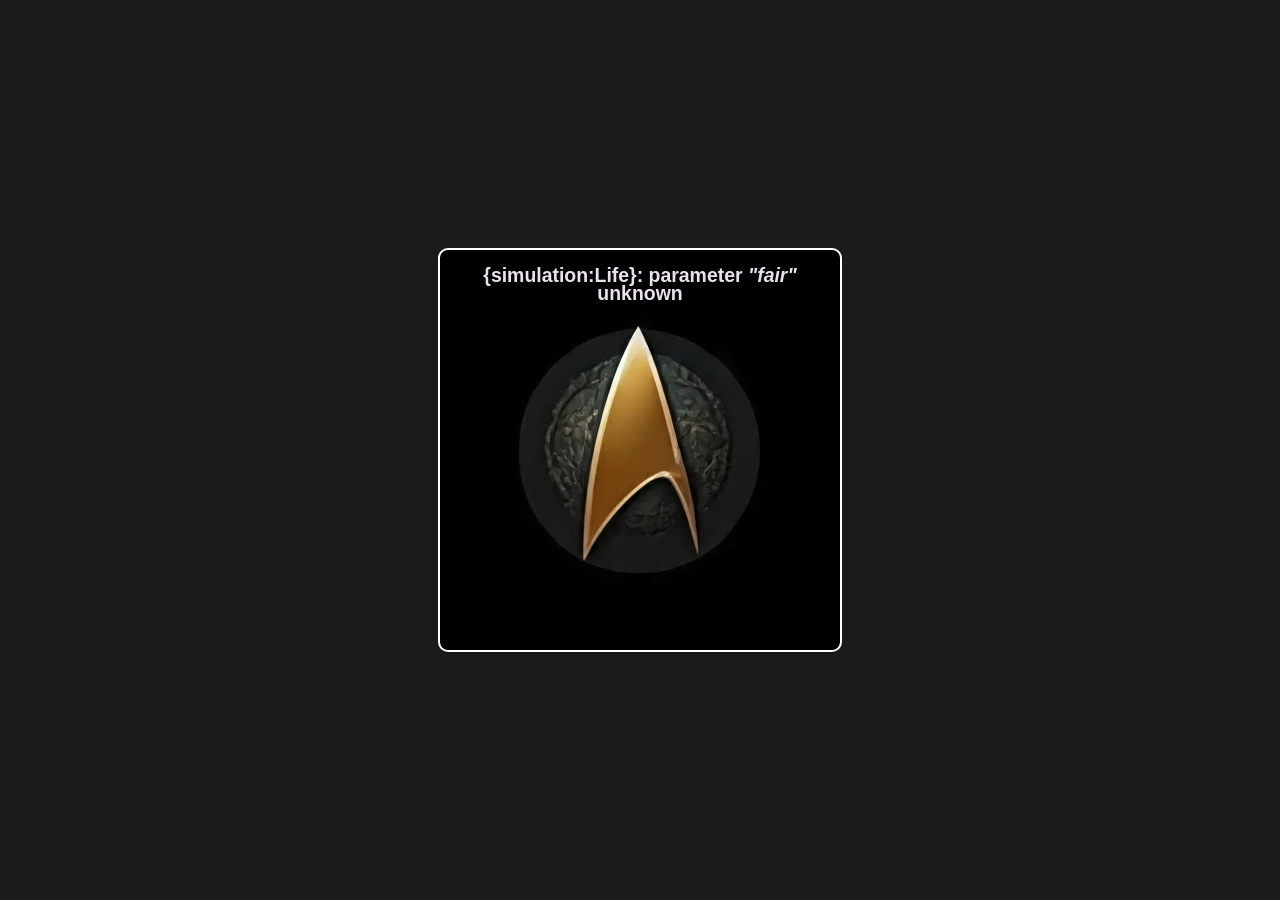
==== index.html @ 0ea75d84 "Initial import" ====
<!DOCTYPE html>
<html lang="en" xml:lang="en" xmlns="http://www.w3.org/1999/xhtml">
<head>
<meta content="text/html; charset=utf-8" http-equiv="Content-Type" />
<meta content="width=device-width, initial-scale=1" name="viewport" />
<title>unixwars.com</title>
<link href="assets/styles/style.css" rel="stylesheet" type="text/css" />
</head>
<body>
  <div id="container">
    <h2>{simulation:Life}: parameter <i>"fair"</i> unknown</h2>
    <div id="content"></div>
  </div>
  <script src="assets/js/uw.js"></script>    
</body>
</html>
---- assets/styles/style.css ----
html,body{
	font-family: "Source Sans Pro", sans-serif;
	margin: auto;
	padding: auto;
	color:#e9e2ee;
	font-size:.9em;
	font-family:sans-serif;
	line-height:1.4em;
	text-shadow:3px 5px 2px rgba(0,0,0,.75);
	background-color: #1b1b1b;
}
a,a:link,a:visited{
	color:#c6eaf7;
	font-weight:700;
	text-decoration:none
}
a:active,a:hover{
	color:#d8f3fd;
	text-shadow:0 1px 1px rgba(0,0,0,.75),0 0 5px rgba(198,234,247,.4)
}
#container{
	text-align:center;
	margin:auto;
	width:400px;
	height:400px;
	position:absolute;
	top:0;
	bottom:0;
	right:0;
	left:0;
	-webkit-border-radius:10px;
	-moz-border-radius:10px;
	border-radius:10px;
	border:solid 2px #fff;
	background-color: #000;
}
#container h2 {
    z-index: 10;
}
#content{
	padding:30px;
	-webkit-border-radius:10px 10px 0 0;
	-moz-border-radius:10px 10px 0 0;
	border-radius:10px 10px 0 0;
}
#content > img {
    z-index: 0;
    position: absolute;
	top:0;
	bottom:0;
	right:0;
	left:0;
	margin:auto;
    opacity: 0;
    -webkit-transition: opacity 2s ease-in-out;
    -moz-transition: opacity 2s ease-in-out;
    -ms-transition: opacity 2s ease-in-out;
    -o-transition: opacity 2s ease-in-out;
    transition: opacity 2s ease-in-out;
    clip-path: circle();    
}
#content .fade {
    opacity:0;
}
#content .show {
    opacity:1;
}
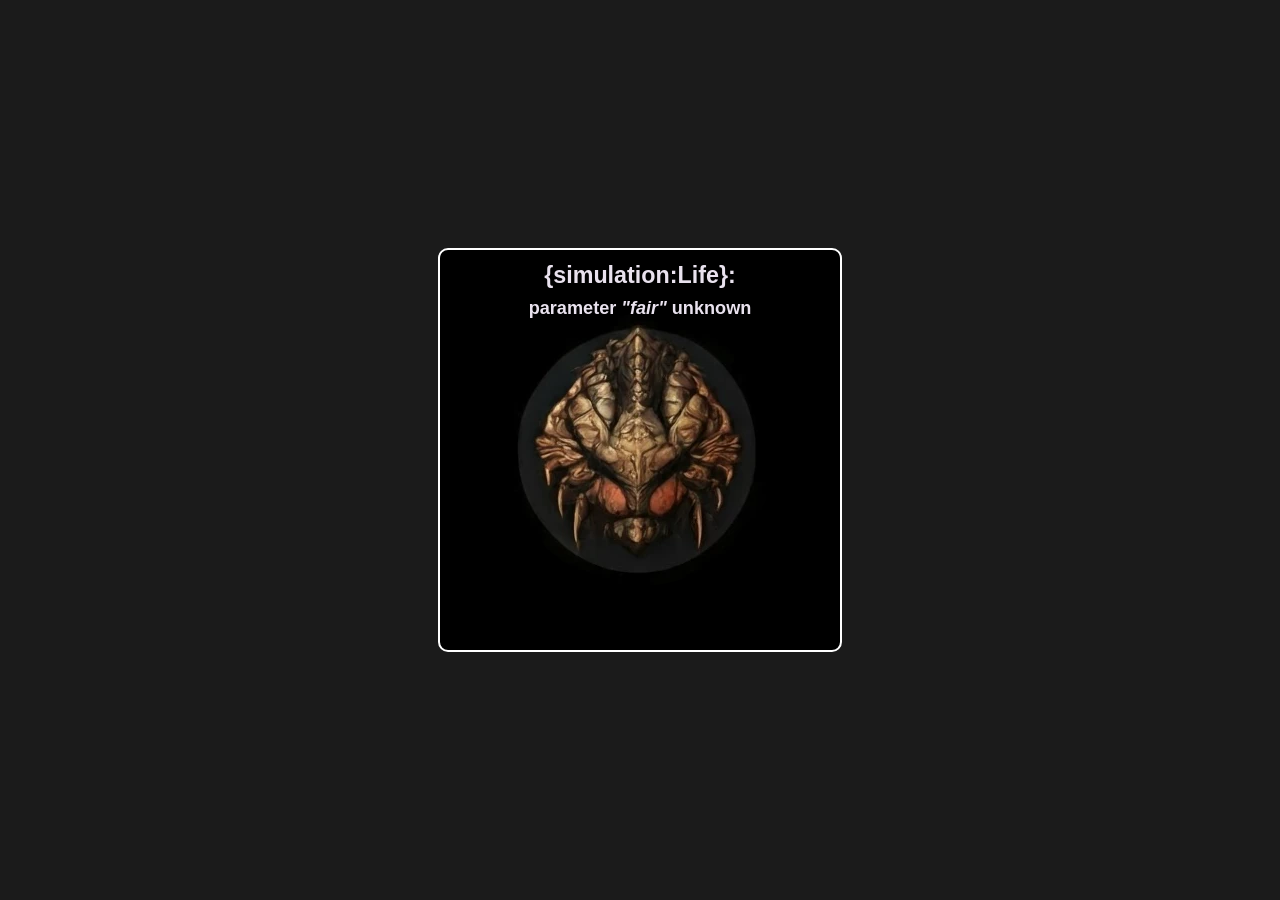
==== commit 1d8a61c6: "Styling" ====
--- a/index.html
+++ b/index.html
@@ -5,11 +5,15 @@
 <meta content="text/html; charset=utf-8" http-equiv="Content-Type" />
 <meta content="width=device-width, initial-scale=1" name="viewport" />
 <title>unixwars.com</title>
-<link href="assets/styles/style.css" rel="stylesheet" type="text/css" />
+<link rel="stylesheet" type="text/css" href="assets/styles/style.css" />
+<link rel="shortcut icon" href="assets/img/favicon.png">
 </head>
 <body>
   <div id="container">
-    <h2>{simulation:Life}: parameter <i>"fair"</i> unknown</h2>
+    <div id="header">
+      <h1>{simulation:Life}:</h1>
+      <h2>parameter <i>"fair"</i> unknown</h2>
+    </div>
     <div id="content"></div>
   </div>
   <script src="assets/js/uw.js"></script>    
--- a/assets/styles/style.css
+++ b/assets/styles/style.css
@@ -21,8 +21,10 @@
 #container{
 	text-align:center;
 	margin:auto;
-	width:400px;
-	height:400px;
+	width: 95%;
+	height: 95%;
+	max-width:400px;
+	max-height:400px;
 	position:absolute;
 	top:0;
 	bottom:0;
@@ -34,8 +36,15 @@
 	border:solid 2px #fff;
 	background-color: #000;
 }
-#container h2 {
+#header {
+    position: relative;
     z-index: 10;
+}
+#header h1 {
+    font-size: 1.8em;
+}
+#header h2 {
+    font-size: 1.4em;
 }
 #content{
 	padding:30px;
@@ -44,6 +53,7 @@
 	border-radius:10px 10px 0 0;
 }
 #content > img {
+    max-width: 95%;
     z-index: 0;
     position: absolute;
 	top:0;
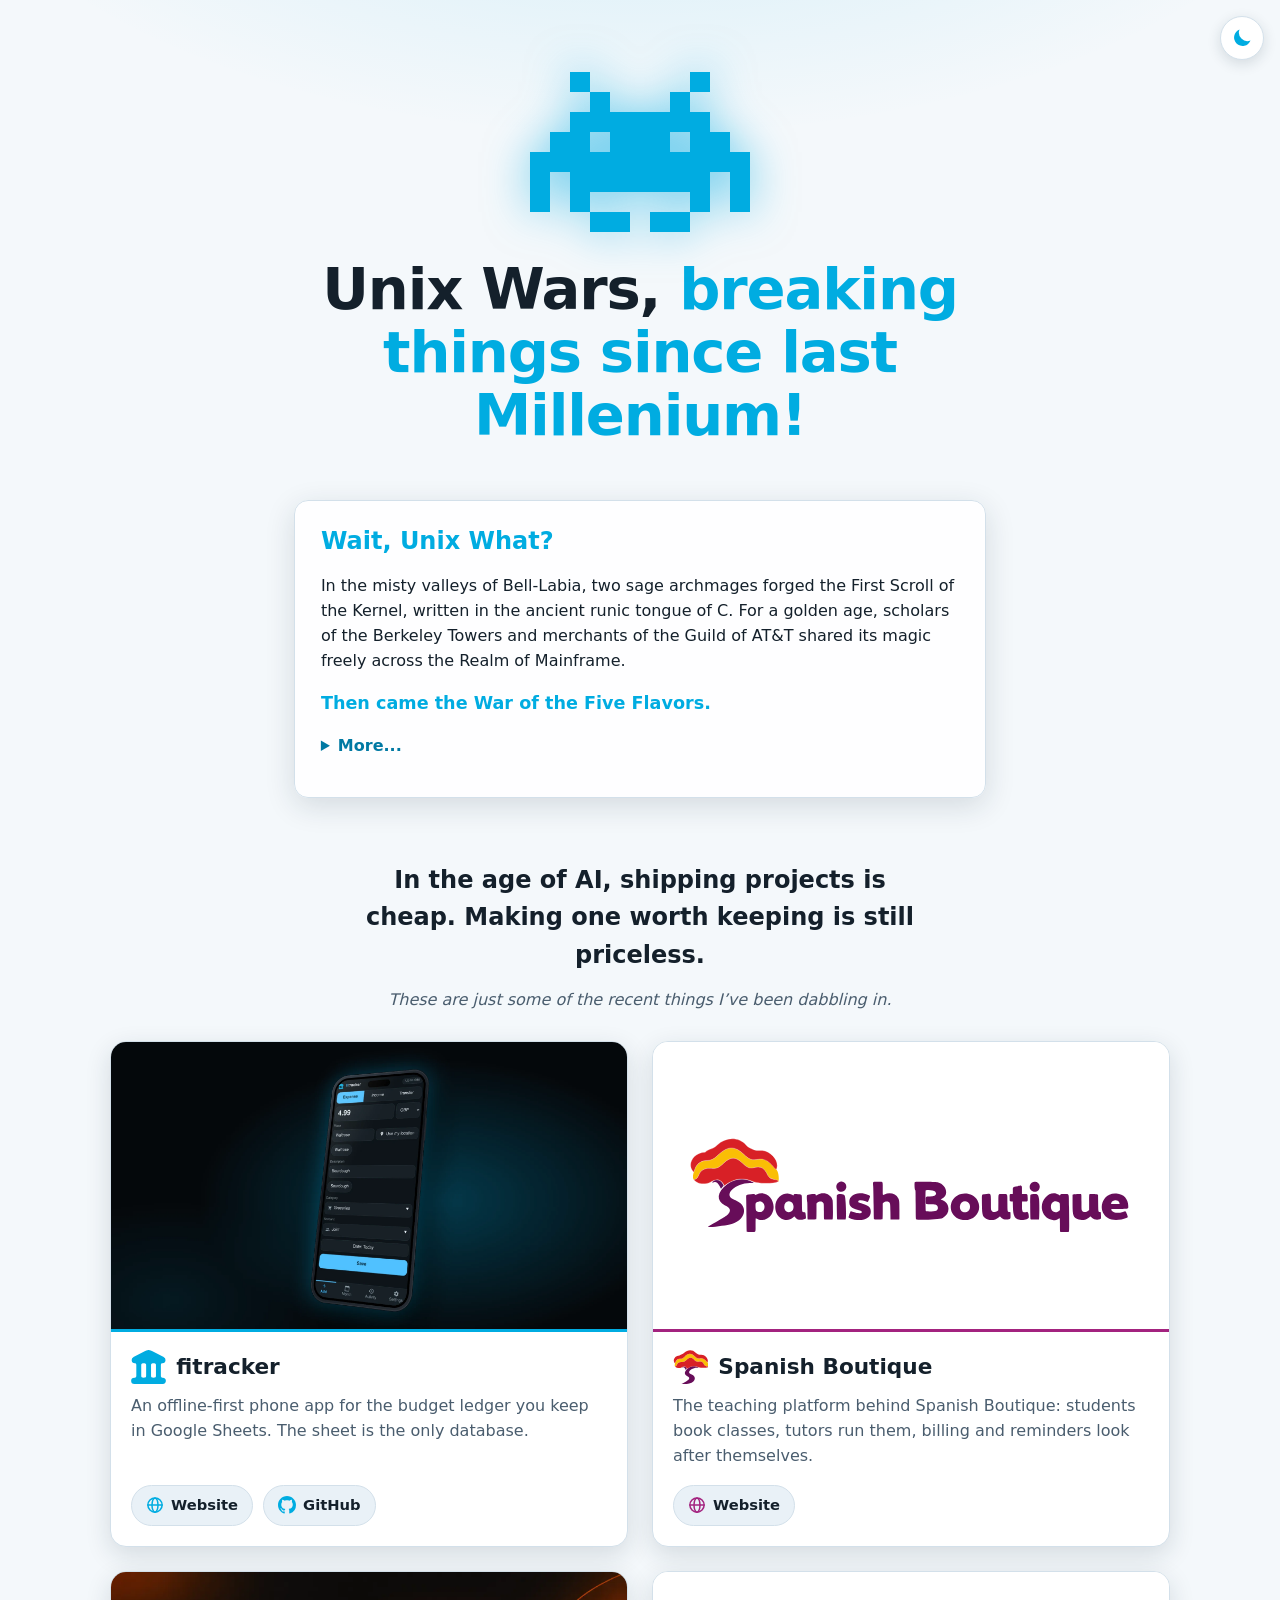
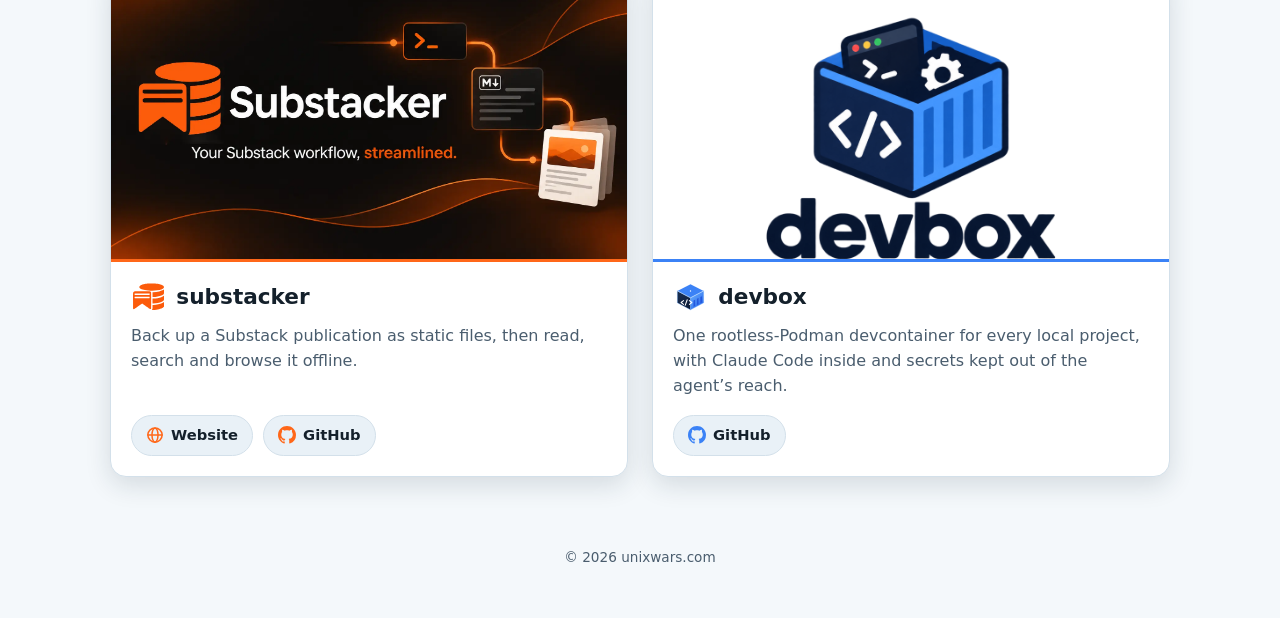
==== commit fe8bf07f: "End of 2026 update" ====
--- a/index.html
+++ b/index.html
@@ -1,21 +1,57 @@
-
 <!DOCTYPE html>
-<html lang="en" xml:lang="en" xmlns="http://www.w3.org/1999/xhtml">
+<html lang="en">
 <head>
-<meta content="text/html; charset=utf-8" http-equiv="Content-Type" />
-<meta content="width=device-width, initial-scale=1" name="viewport" />
-<title>unixwars.com</title>
-<link rel="stylesheet" type="text/css" href="assets/styles/style.css" />
-<link rel="shortcut icon" href="assets/img/favicon.png">
+<meta charset="utf-8">
+<meta name="viewport" content="width=device-width, initial-scale=1">
+<title>Unix Wars · breaking things since last Millenium!</title>
+<meta name="description" content="Unix Wars: a small showcase of projects worth keeping.">
+<link rel="icon" type="image/svg+xml" href="assets/img/favicon.svg">
+<script>
+  (function () {
+    var t = null;
+    try { t = localStorage.getItem('uw-theme'); } catch (e) {}
+    if (!t) t = matchMedia('(prefers-color-scheme: light)').matches ? 'light' : 'dark';
+    document.documentElement.dataset.theme = t;
+  })();
+</script>
+<link rel="stylesheet" href="assets/styles/style.css">
 </head>
 <body>
-  <div id="container">
-    <div id="header">
-      <h1>{simulation:Life}:</h1>
-      <h2>parameter <i>"fair"</i> unknown</h2>
-    </div>
-    <div id="content"></div>
-  </div>
-  <script src="assets/js/uw.js"></script>    
+  <button id="theme-toggle" type="button" aria-label="Switch colour theme" title="Switch theme">
+    <span class="ico ico-sun" style="--i:url(../icons/sun.svg)"></span>
+    <span class="ico ico-moon" style="--i:url(../icons/moon.svg)"></span>
+  </button>
+
+  <header class="hero">
+    <img class="logo" src="assets/img/invader.svg" alt="Unix Wars invader logo" width="220" height="160">
+    <h1>Unix Wars, <span>breaking things since last Millenium!</span></h1>
+  </header>
+
+  <main>
+    <section class="story" aria-labelledby="story-title">
+      <h2 id="story-title">Wait, Unix What?</h2>
+      <p>In the misty valleys of Bell-Labia, two sage archmages forged the First Scroll of the Kernel, written in the ancient runic tongue of C. For a golden age, scholars of the Berkeley Towers and merchants of the Guild of AT&amp;T shared its magic freely across the Realm of Mainframe.</p>
+      <p class="war">Then came the War of the Five Flavors.</p>
+      <details>
+        <summary><span class="more">More...</span><span class="less">Less...</span></summary>
+        <p>Greed corrupted the High Merchant-Lords. Lord Sun forged a secret pact with the Grand Vizier of AT&amp;T to lock the sacred runes behind golden vaults. Outraged, the Iron Barons of IBM, the Dwarf-Kings of DEC, and the Sorcerers of HP formed the Obsidian Syndicate in retaliation.</p>
+        <p>For seven winters, rival factions tore the realm apart. Wizard-engineers hurled incompatible libraries and cursed compilers across the divide. Illusions of Open Look clashed violently against the rigid wards of Motif, and spells spoken in the dialect of System V fizzled into ash inside the fortresses of BSD.</p>
+        <p>While the bickering lords bled their treasuries dry on proprietary walls, the Lich-King Gates of Redmond marched from the Frozen North with a monolithic army of Windows, threatening to conquer all.</p>
+        <p>Yet salvation rose from the quiet forests of Helsinki. There, a young hedge-wizard named Linus&mdash;aided by the bearded hermit Stallman&mdash;wove a brand-new tapestry of magic from scratch and gifted it freely to every peasant in the land. By the time the arrogant lords signed a desperate truce, their empires lay in ruins. The realm belonged to the free folk of the Penguin banner, who claimed the ancient magic without bowing to any king.</p>
+      </details>
+    </section>
+
+    <section class="projects" aria-labelledby="projects-title">
+      <p id="projects-title" class="lead">
+        In the age of AI, shipping projects is cheap. Making one worth keeping is still priceless.
+      </p>
+      <p class="dabble">These are just some of the recent things I&rsquo;ve been dabbling in.</p>
+      <div id="tiles" class="tiles"></div>
+    </section>
+  </main>
+
+  <footer>&copy; <span id="year">2026</span> unixwars.com</footer>
+
+  <script src="assets/js/uw.js"></script>
 </body>
 </html>
--- a/assets/styles/style.css
+++ b/assets/styles/style.css
@@ -1,77 +1,93 @@
-html,body{
-	font-family: "Source Sans Pro", sans-serif;
-	margin: auto;
-	padding: auto;
-	color:#e9e2ee;
-	font-size:.9em;
-	font-family:sans-serif;
-	line-height:1.4em;
-	text-shadow:3px 5px 2px rgba(0,0,0,.75);
-	background-color: #1b1b1b;
+:root {
+  --cyan: #00ace1;
+  --bg: #0b0f14; --bg2: #121923; --card: #151d28; --line: #243244;
+  --text: #e6edf3; --muted: #9fb0c0; --link: #7fd6f5; --shadow: rgba(0,0,0,.55);
+  --glow: 0 0 40px rgba(0,172,225,.45);
 }
-a,a:link,a:visited{
-	color:#c6eaf7;
-	font-weight:700;
-	text-decoration:none
+:root[data-theme="light"] {
+  --bg: #f4f8fb; --bg2: #e9f1f7; --card: #ffffff; --line: #d3e0ea;
+  --text: #14202b; --muted: #4a5d6e; --link: #0079a3; --shadow: rgba(20,40,60,.14);
+  --glow: 0 0 40px rgba(0,172,225,.25);
 }
-a:active,a:hover{
-	color:#d8f3fd;
-	text-shadow:0 1px 1px rgba(0,0,0,.75),0 0 5px rgba(198,234,247,.4)
+* { box-sizing: border-box; }
+html { scroll-behavior: smooth; }
+body {
+  margin: 0; color: var(--text); line-height: 1.55;
+  font-family: system-ui, -apple-system, "Segoe UI", Roboto, sans-serif;
+  background: radial-gradient(1200px 600px at 50% -10%, rgba(0,172,225,.16), transparent 60%), var(--bg);
+  min-height: 100vh; transition: background-color .3s, color .3s;
 }
-#container{
-	text-align:center;
-	margin:auto;
-	width: 95%;
-	height: 95%;
-	max-width:400px;
-	max-height:400px;
-	position:absolute;
-	top:0;
-	bottom:0;
-	right:0;
-	left:0;
-	-webkit-border-radius:10px;
-	-moz-border-radius:10px;
-	border-radius:10px;
-	border:solid 2px #fff;
-	background-color: #000;
+a { color: var(--link); text-decoration: none; }
+a:hover { text-decoration: underline; }
+.sr-only { position: absolute; width: 1px; height: 1px; overflow: hidden; clip: rect(0 0 0 0); }
+
+/* icons: coloured by the surrounding text */
+.ico {
+  display: inline-block; width: 1.25em; height: 1.25em; flex: none; vertical-align: -.25em;
+  background: currentColor;
+  -webkit-mask: var(--i) center / contain no-repeat; mask: var(--i) center / contain no-repeat;
 }
-#header {
-    position: relative;
-    z-index: 10;
+
+
+#theme-toggle {
+  position: fixed; top: 16px; right: 16px; z-index: 5; width: 44px; height: 44px;
+  border-radius: 50%; border: 1px solid var(--line); background: var(--card); color: var(--cyan);
+  display: grid; place-items: center; cursor: pointer; box-shadow: 0 4px 14px var(--shadow);
 }
-#header h1 {
-    font-size: 1.8em;
+#theme-toggle:hover { border-color: var(--cyan); }
+#theme-toggle .ico { grid-area: 1 / 1; width: 24px; height: 24px; }
+:root[data-theme="dark"] .ico-moon, :root[data-theme="light"] .ico-sun { display: none; }
+
+.hero { text-align: center; padding: 72px 20px 24px; }
+.logo { width: min(220px, 55vw); height: auto; filter: drop-shadow(0 0 22px rgba(0,172,225,.55)); }
+.hero h1 { margin: 18px auto 0; max-width: 18ch; font-size: clamp(2rem, 6vw, 3.6rem); line-height: 1.1; letter-spacing: -.02em; }
+.hero h1 span { color: var(--cyan); }
+
+main { max-width: 1100px; margin: 0 auto; padding: 0 20px 40px; }
+
+.story {
+  max-width: 68ch; margin: 28px auto 0; padding: 22px 26px; border: 1px solid var(--line);
+  border-radius: 14px; background: color-mix(in srgb, var(--card) 85%, transparent);
+  backdrop-filter: blur(4px); box-shadow: 0 8px 30px var(--shadow);
 }
-#header h2 {
-    font-size: 1.4em;
+.story p { margin: 0 0 1em; }
+.story p.war { font-weight: 700; color: var(--cyan); font-size: 1.1em; }
+.story h2 { margin: 0 0 .6em; font-size: 1.5rem; color: var(--cyan); }
+.story summary { cursor: pointer; color: var(--link); font-weight: 600; margin-bottom: 1em; }
+details[open] .more, details:not([open]) .less { display: none; }
+.story details p:last-child { margin-bottom: 0; }
+
+.lead { text-align: center; font-size: clamp(1.15rem, 2.6vw, 1.5rem); font-weight: 600; max-width: 34ch; margin: 64px auto 14px; }
+
+.dabble { text-align: center; color: var(--muted); margin: 0 0 28px; font-style: italic; }
+.tiles { display: grid; gap: 24px; grid-template-columns: repeat(auto-fit, minmax(min(100%, 440px), 1fr)); }
+.tile {
+  --accent: var(--cyan);
+  display: flex; flex-direction: column; overflow: hidden; border-radius: 16px;
+  background: var(--card); border: 1px solid var(--line); box-shadow: 0 8px 26px var(--shadow);
+  transition: transform .2s, border-color .2s, box-shadow .2s;
 }
-#content{
-	padding:30px;
-	-webkit-border-radius:10px 10px 0 0;
-	-moz-border-radius:10px 10px 0 0;
-	border-radius:10px 10px 0 0;
+.tile:hover { transform: translateY(-4px); border-color: var(--accent); box-shadow: 0 14px 34px var(--shadow), 0 0 0 1px var(--accent); }
+#fitracker { --accent: #00ace1; } #boutique { --accent: #a3237f; }
+#substacker { --accent: #ff6719; } #devbox { --accent: #3b82f6; }
+.media { aspect-ratio: 16 / 9; background: #05080c; display: grid; place-items: center; overflow: hidden; border-bottom: 3px solid var(--accent); }
+.media img { width: 100%; height: 100%; object-fit: cover; transition: transform .4s; }
+.tile:hover .media img { transform: scale(1.04); }
+#boutique .media, #devbox .media { background: #fff; }
+#boutique .media img, #devbox .media img { object-fit: contain; padding: 6%; }
+#devbox .media img { padding: 4% 4% 6%; }
+.body { padding: 18px 20px 20px; display: flex; flex-direction: column; gap: 10px; flex: 1; }
+.body h3 { margin: 0; font-size: 1.35rem; display: flex; align-items: center; gap: .5em; }
+.pico { width: 1.6em; height: 1.6em; object-fit: contain; flex: none; }
+.body p { margin: 0; color: var(--muted); }
+.links { margin-top: auto; padding-top: 6px; display: flex; flex-wrap: wrap; gap: 10px; }
+.btn {
+  display: inline-flex; align-items: center; gap: .45em; padding: 8px 14px; border-radius: 999px;
+  border: 1px solid var(--line); background: var(--bg2); font-weight: 600; font-size: .92rem; color: var(--text);
 }
-#content > img {
-    max-width: 95%;
-    z-index: 0;
-    position: absolute;
-	top:0;
-	bottom:0;
-	right:0;
-	left:0;
-	margin:auto;
-    opacity: 0;
-    -webkit-transition: opacity 2s ease-in-out;
-    -moz-transition: opacity 2s ease-in-out;
-    -ms-transition: opacity 2s ease-in-out;
-    -o-transition: opacity 2s ease-in-out;
-    transition: opacity 2s ease-in-out;
-    clip-path: circle();    
-}
-#content .fade {
-    opacity:0;
-}
-#content .show {
-    opacity:1;
-}
+.btn:hover { text-decoration: none; border-color: var(--accent); color: var(--accent); }
+.btn .ico { color: var(--accent); }
+
+footer { text-align: center; color: var(--muted); font-size: .85rem; padding: 30px 20px 50px; }
+
+@media (prefers-reduced-motion: reduce) { * { transition: none !important; scroll-behavior: auto; } }
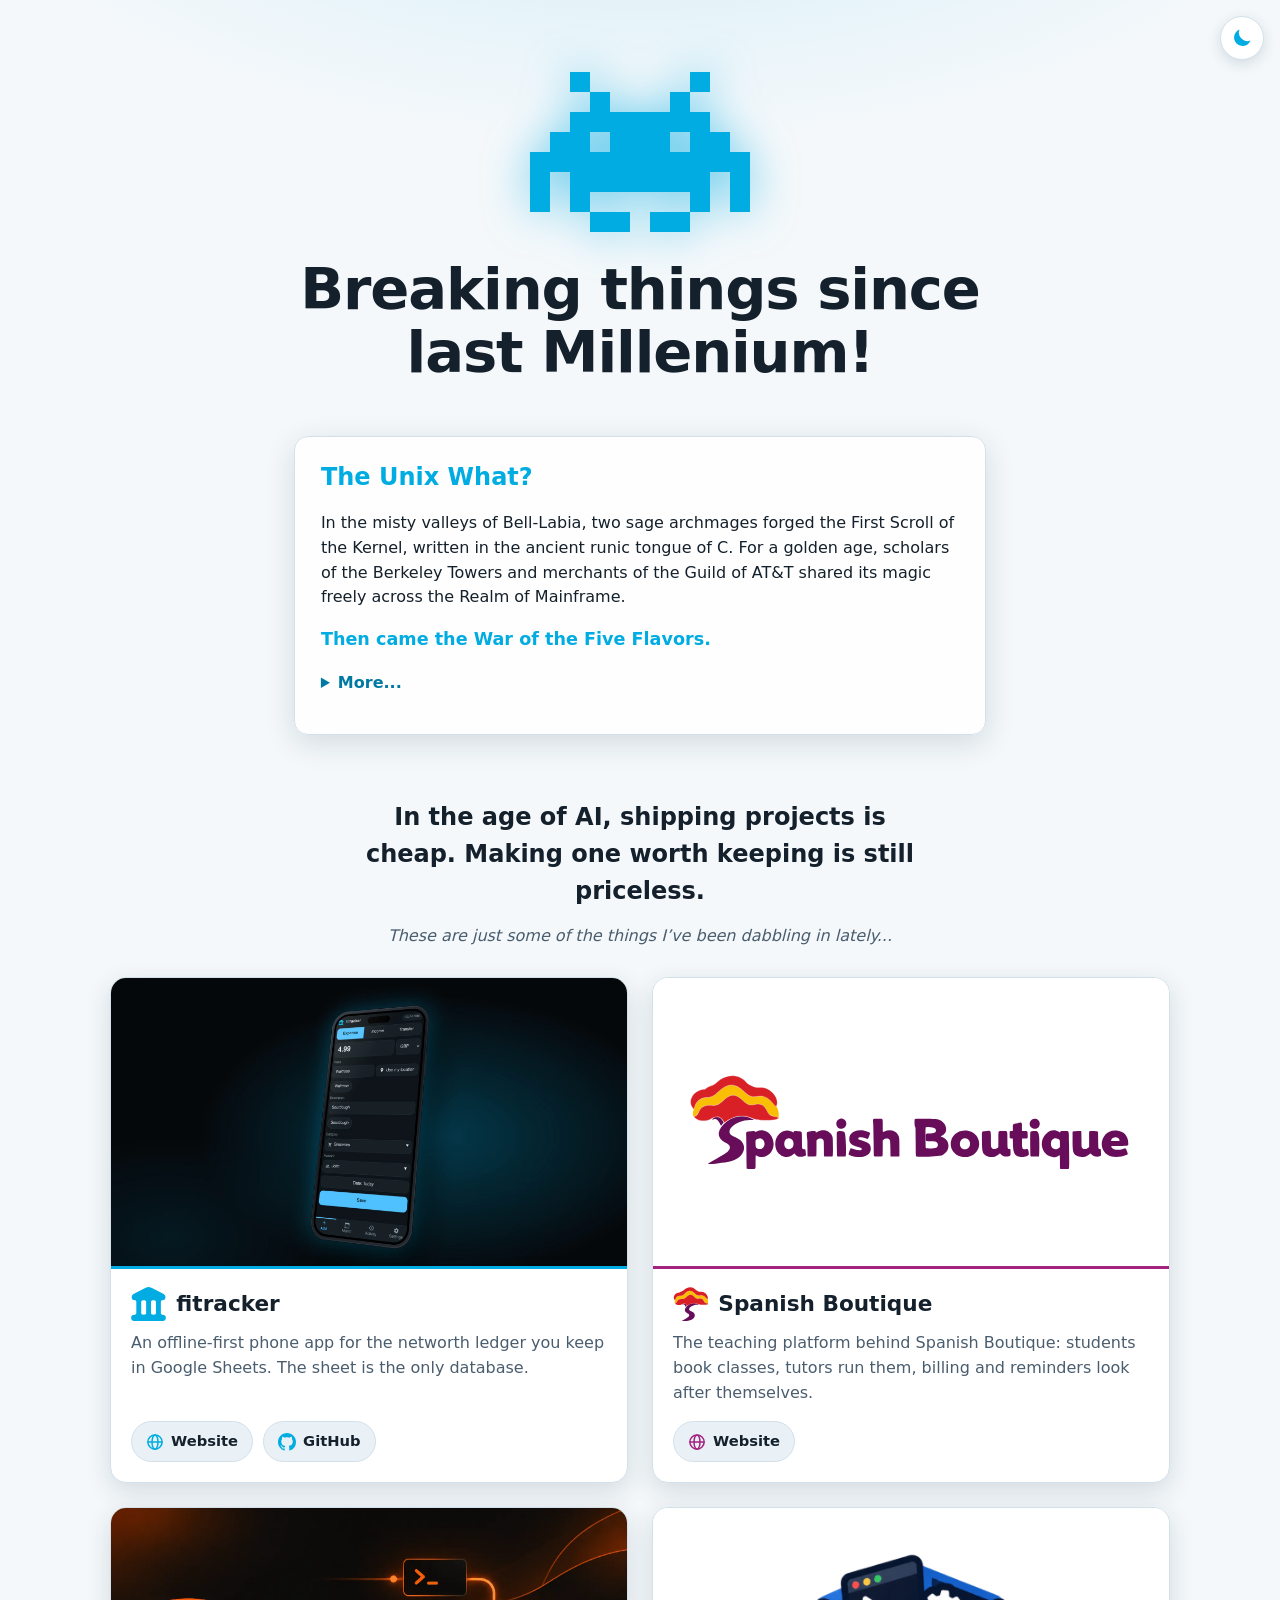
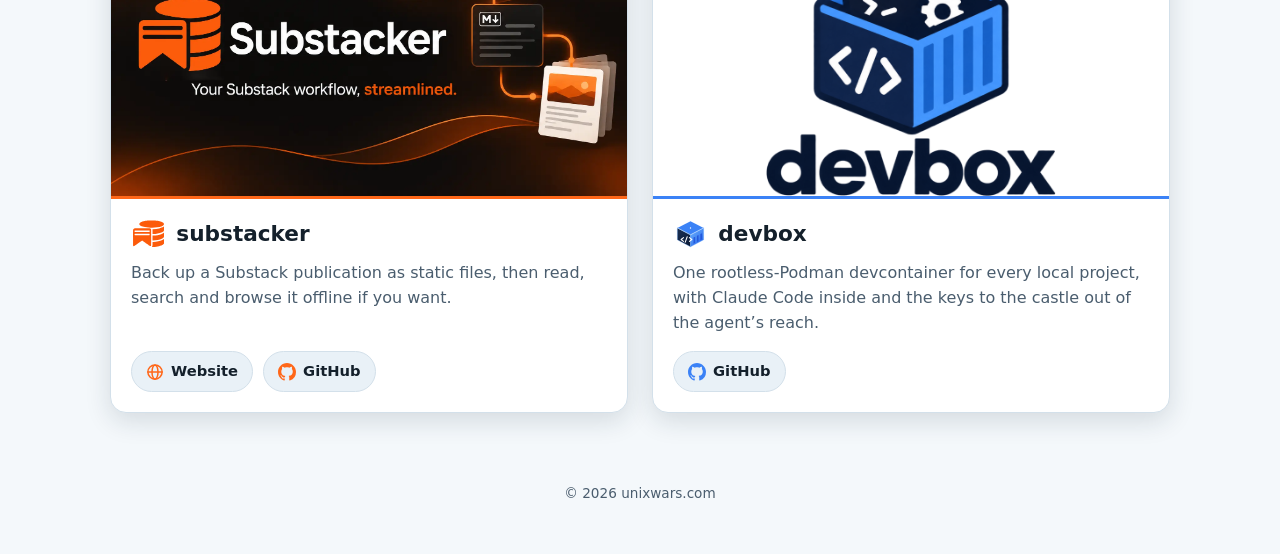
==== commit 109e428c: "Tidier descriptions" ====
--- a/index.html
+++ b/index.html
@@ -24,12 +24,12 @@
 
   <header class="hero">
     <img class="logo" src="assets/img/invader.svg" alt="Unix Wars invader logo" width="220" height="160">
-    <h1>Unix Wars, <span>breaking things since last Millenium!</span></h1>
+    <h1>Breaking things since last Millenium!</h1>
   </header>
 
   <main>
     <section class="story" aria-labelledby="story-title">
-      <h2 id="story-title">Wait, Unix What?</h2>
+      <h2 id="story-title">The Unix What?</h2>
       <p>In the misty valleys of Bell-Labia, two sage archmages forged the First Scroll of the Kernel, written in the ancient runic tongue of C. For a golden age, scholars of the Berkeley Towers and merchants of the Guild of AT&amp;T shared its magic freely across the Realm of Mainframe.</p>
       <p class="war">Then came the War of the Five Flavors.</p>
       <details>
@@ -45,7 +45,7 @@
       <p id="projects-title" class="lead">
         In the age of AI, shipping projects is cheap. Making one worth keeping is still priceless.
       </p>
-      <p class="dabble">These are just some of the recent things I&rsquo;ve been dabbling in.</p>
+      <p class="dabble">These are just some of the things I&rsquo;ve been dabbling in lately...</p>
       <div id="tiles" class="tiles"></div>
     </section>
   </main>
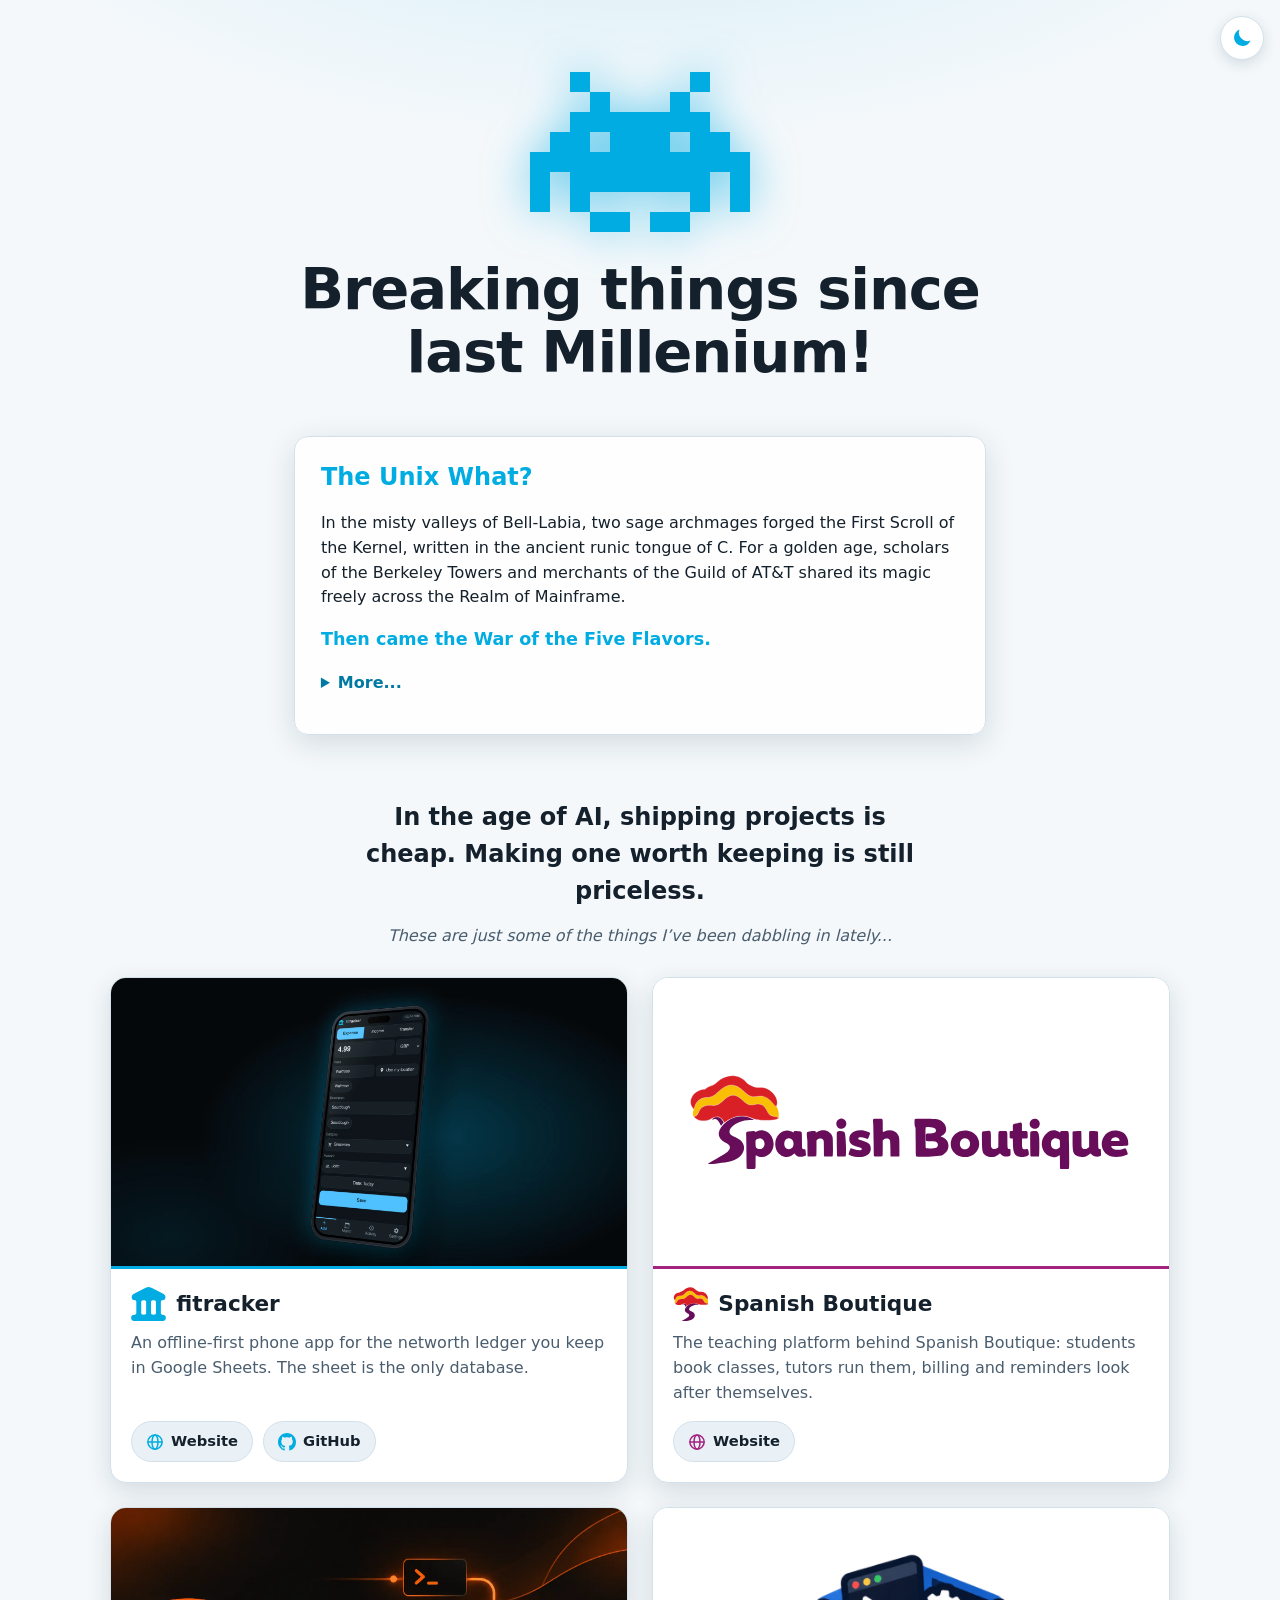
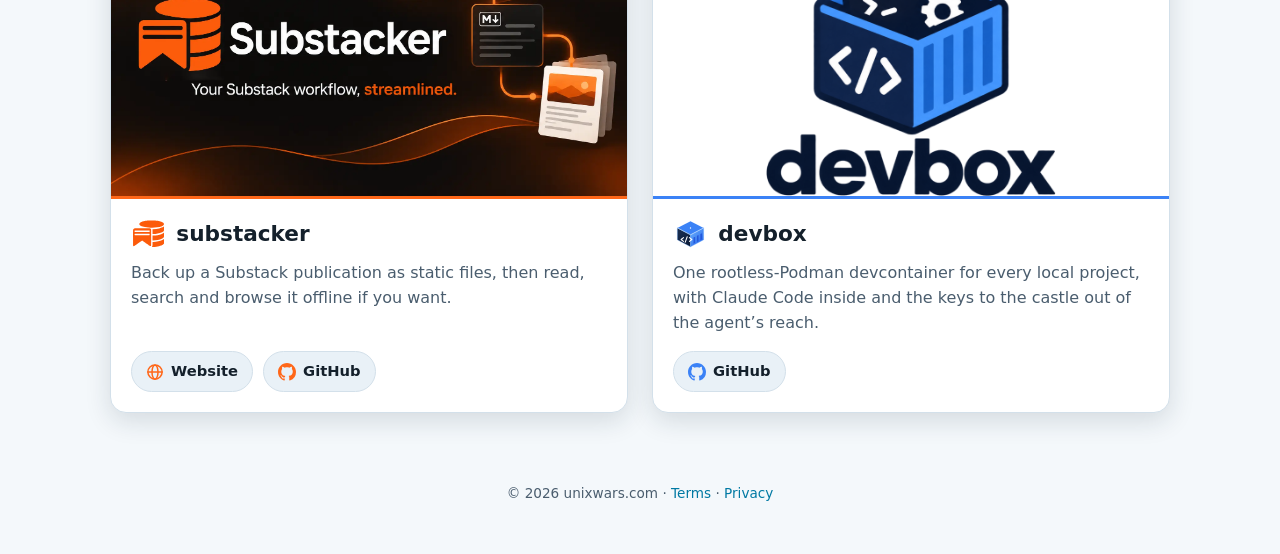
==== commit 527dfa8a: "TOS & Privacy" ====
--- a/index.html
+++ b/index.html
@@ -50,7 +50,7 @@
     </section>
   </main>
 
-  <footer>&copy; <span id="year">2026</span> unixwars.com</footer>
+  <footer>&copy; <span id="year">2026</span> unixwars.com &middot; <a href="/tos/">Terms</a> &middot; <a href="/privacy/">Privacy</a></footer>
 
   <script src="assets/js/uw.js"></script>
 </body>
--- a/assets/styles/style.css
+++ b/assets/styles/style.css
@@ -91,3 +91,9 @@
 footer { text-align: center; color: var(--muted); font-size: .85rem; padding: 30px 20px 50px; }
 
 @media (prefers-reduced-motion: reduce) { * { transition: none !important; scroll-behavior: auto; } }
+
+/* legal pages */
+.legal { max-width: 68ch; padding-top: 48px; }
+.legal h1 { color: var(--cyan); font-size: 2rem; margin: .4em 0; }
+.legal .updated { color: var(--muted); font-size: .85rem; }
+.legal h2 { font-size: 1.2rem; margin: 1.4em 0 .4em; }
